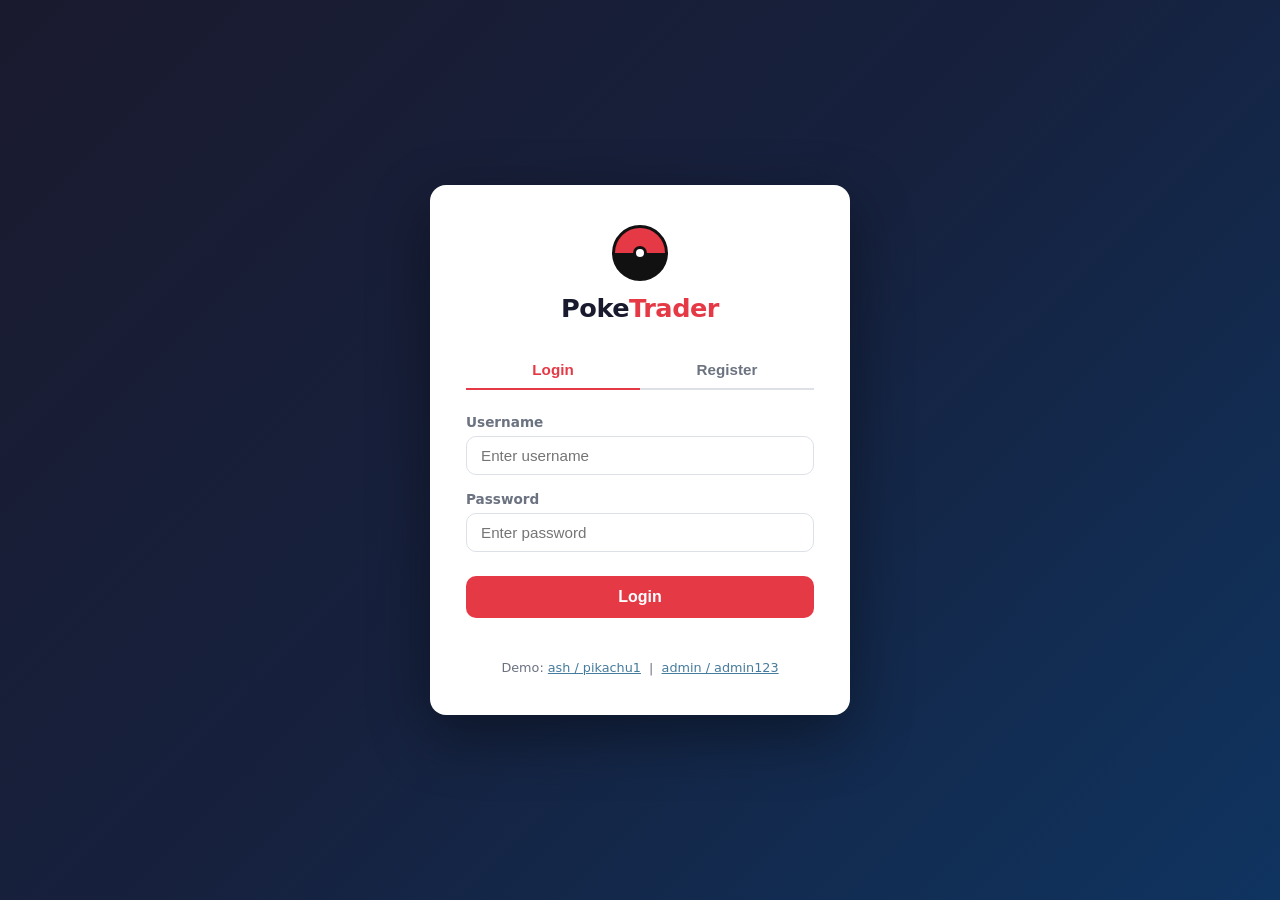
==== frontend/dashboard.html @ fb7bc0c5 "Adding simple frontend with demo login and data display functionality" ====
<!DOCTYPE html>
<html lang="en">
<head>
  <meta charset="UTF-8">
  <meta name="viewport" content="width=device-width, initial-scale=1.0">
  <title>PokeTrader — Dashboard</title>
  <link rel="stylesheet" href="style.css">
</head>
<body>

<div class="app">
  <!-- SIDEBAR -->
  <nav class="sidebar">
    <div class="sidebar-logo">
      <div class="ball-sm"></div>
      <span>PokeTrader</span>
    </div>

    <div class="nav-item active" data-page="cards" onclick="navigate('cards')">
      <span class="icon">🃏</span> Card Browser
    </div>
    <div class="nav-item" data-page="collection" onclick="navigate('collection')">
      <span class="icon">📦</span> My Collection
    </div>
    <div class="nav-item" data-page="trades" onclick="navigate('trades')">
      <span class="icon">🔄</span> Trades
      <span id="trade-badge" class="hidden" style="margin-left:auto;background:var(--accent);color:#fff;border-radius:10px;padding:1px 7px;font-size:.72rem;font-weight:700;"></span>
    </div>
    <div class="nav-item" data-page="profile" onclick="navigate('profile')">
      <span class="icon">👤</span> Profile
    </div>

    <div class="sidebar-user">
      <div class="avatar" id="sidebar-avatar"></div>
      <div class="sidebar-user-info">
        <div class="name" id="sidebar-name"></div>
        <div class="role" id="sidebar-role"></div>
      </div>
      <button class="logout-btn" title="Logout" onclick="logout()">⏻</button>
    </div>
  </nav>

  <!-- MAIN CONTENT -->
  <main class="main">

    <!-- ── CARDS PAGE ── -->
    <div class="page active" id="page-cards">
      <div class="page-header">
        <h2>Card Browser</h2>
        <p>Browse all 102 Base Set cards. Click a card to see details.</p>
      </div>

      <div class="filter-bar">
        <input class="search-input" type="text" id="card-search" placeholder="Search cards…" oninput="renderCards()">
        <div class="type-filter" id="type-filter"></div>
      </div>
      <div class="results-count" id="results-count"></div>
      <div class="cards-grid" id="cards-grid"></div>
    </div>

    <!-- ── COLLECTION PAGE ── -->
    <div class="page" id="page-collection">
      <div class="page-header">
        <h2>My Collection</h2>
        <p>Cards you've added from the browser. Reflects the <code>user_card</code> table.</p>
      </div>

      <div class="stats-row" id="col-stats"></div>

      <div class="filter-bar">
        <input class="search-input" type="text" id="col-search" placeholder="Search collection…" oninput="renderCollection()">
      </div>
      <div class="cards-grid" id="collection-grid"></div>
    </div>

    <!-- ── TRADES PAGE ── -->
    <div class="page" id="page-trades">
      <div class="page-header">
        <h2>Trades</h2>
        <p>Incoming and outgoing trade requests. Reflects the <code>trade</code> table.</p>
      </div>
      <div class="trade-list" id="trade-list"></div>
    </div>

    <!-- ── PROFILE PAGE ── -->
    <div class="page" id="page-profile">
      <div class="page-header">
        <h2>Profile</h2>
        <p>Your account details from the <code>user</code> table.</p>
      </div>
      <div id="profile-content"></div>
    </div>

  </main>
</div>

<!-- CARD DETAIL MODAL -->
<div class="modal-overlay" id="modal-overlay" onclick="closeModal(event)">
  <div class="modal" id="card-modal">
    <button class="close-btn" onclick="closeModalDirect()">✕</button>
    <h3 id="modal-title"></h3>
    <div class="modal-body" id="modal-body"></div>
  </div>
</div>

<!-- TOAST CONTAINER -->
<div class="toast-container" id="toast-container"></div>

<script src="data.js"></script>
<script>
// ── AUTH GUARD ──────────────────────────────────────────────────────────────
const user = JSON.parse(sessionStorage.getItem('pt_user') || 'null');
if (!user) { window.location.href = 'index.html'; }

// ── STATE ───────────────────────────────────────────────────────────────────
let activeType = 'All';
let collection = JSON.parse(localStorage.getItem(`pt_collection_${user.id}`) || '[]'); // array of cardIds
let trades = [...MOCK_TRADES];

// ── INIT ────────────────────────────────────────────────────────────────────
function init() {
  document.getElementById('sidebar-avatar').textContent = user.firstName[0].toUpperCase();
  document.getElementById('sidebar-name').textContent   = `${user.firstName} ${user.lastName}`;
  document.getElementById('sidebar-role').textContent   = user.role;

  buildTypeFilter();
  renderCards();
  updateTradeBadge();
}

// ── NAVIGATION ───────────────────────────────────────────────────────────────
function navigate(page) {
  document.querySelectorAll('.page').forEach(p => p.classList.remove('active'));
  document.querySelectorAll('.nav-item').forEach(n => n.classList.remove('active'));
  document.getElementById(`page-${page}`).classList.add('active');
  document.querySelector(`[data-page="${page}"]`).classList.add('active');

  if (page === 'collection') renderCollection();
  if (page === 'trades')     renderTrades();
  if (page === 'profile')    renderProfile();
}

// ── TYPE FILTER ──────────────────────────────────────────────────────────────
function buildTypeFilter() {
  const types = ['All','Fire','Water','Grass','Psychic','Lightning','Fighting','Colorless','Trainer','Energy'];
  const el = document.getElementById('type-filter');
  el.innerHTML = types.map(t =>
    `<span class="type-chip ${t === 'All' ? 'active' : ''}" data-type="${t}" onclick="setType('${t}')">${t}</span>`
  ).join('');
}

function setType(t) {
  activeType = t;
  document.querySelectorAll('.type-chip').forEach(c => c.classList.toggle('active', c.dataset.type === t));
  renderCards();
}

// ── CARDS PAGE ───────────────────────────────────────────────────────────────
function renderCards() {
  const q = document.getElementById('card-search').value.toLowerCase();
  const filtered = CARDS.filter(c => {
    const typeMatch = activeType === 'All' || c.type === activeType;
    const nameMatch = !q || c.name.toLowerCase().includes(q);
    return typeMatch && nameMatch;
  });

  document.getElementById('results-count').textContent = `${filtered.length} card${filtered.length !== 1 ? 's' : ''} found`;
  document.getElementById('cards-grid').innerHTML = filtered.map(c => cardTileHTML(c, false)).join('');
}

function cardTileHTML(c, inColView) {
  const inCol = collection.includes(c.id);
  const color = TYPE_COLORS[c.type] || '#888';
  const emoji = TYPE_EMOJI[c.type] || '🃏';
  const isHolo = c.rarity === 'holo';
  const bg = `background: linear-gradient(135deg, ${color}22, ${color}11);`;

  const btn = inColView
    ? `<button class="rem-btn" onclick="removeFromCollection(${c.id},event)">− Remove</button>`
    : inCol
      ? `<button class="rem-btn" onclick="removeFromCollection(${c.id},event)">✓ In Collection</button>`
      : `<button class="add-btn" onclick="addToCollection(${c.id},event)">+ Add to Collection</button>`;

  return `
  <div class="card-tile ${inCol ? 'in-collection' : ''}" onclick="openModal(${c.id})">
    ${isHolo ? '<span class="holo-badge">HOLO</span>' : ''}
    <div class="card-art" style="${bg}">${emoji}</div>
    <div class="card-name">${c.name}</div>
    <div class="card-meta">
      ${c.hp ? `<span class="hp-badge">HP <strong>${c.hp}</strong></span>` : '<span></span>'}
      <span class="type-badge" style="background:${color}">${c.type}</span>
    </div>
    <div class="card-set">${c.set} Set · ${capitalize(c.rarity)}</div>
    ${btn}
  </div>`;
}

// ── COLLECTION ───────────────────────────────────────────────────────────────
function renderCollection() {
  const colCards = CARDS.filter(c => collection.includes(c.id));
  const q = document.getElementById('col-search').value.toLowerCase();
  const filtered = q ? colCards.filter(c => c.name.toLowerCase().includes(q)) : colCards;

  // Stats
  const typeCounts = {};
  colCards.forEach(c => { typeCounts[c.type] = (typeCounts[c.type] || 0) + 1; });
  const topType = Object.entries(typeCounts).sort((a,b) => b[1]-a[1])[0];

  document.getElementById('col-stats').innerHTML = `
    <div class="stat-card"><div class="stat-val">${colCards.length}</div><div class="stat-lbl">Cards</div></div>
    <div class="stat-card"><div class="stat-val">${Object.keys(typeCounts).length}</div><div class="stat-lbl">Types</div></div>
    <div class="stat-card"><div class="stat-val">${colCards.filter(c=>c.rarity==='holo').length}</div><div class="stat-lbl">Holos</div></div>
    ${topType ? `<div class="stat-card"><div class="stat-val" style="font-size:1.1rem">${topType[0]}</div><div class="stat-lbl">Top Type (${topType[1]})</div></div>` : ''}
  `;

  if (filtered.length === 0) {
    document.getElementById('collection-grid').innerHTML = `
      <div class="empty-state" style="grid-column:1/-1">
        <div class="icon">📦</div>
        <p>${colCards.length === 0 ? 'No cards yet — add some from the Card Browser.' : 'No cards match your search.'}</p>
      </div>`;
    return;
  }
  document.getElementById('collection-grid').innerHTML = filtered.map(c => cardTileHTML(c, true)).join('');
}

// ── TRADES ───────────────────────────────────────────────────────────────────
function renderTrades() {
  const myTrades = trades.filter(t => t.initiator === user.username || t.receiver === user.username);

  if (myTrades.length === 0) {
    document.getElementById('trade-list').innerHTML = `<div class="empty-state"><div class="icon">🔄</div><p>No trades yet.</p></div>`;
    return;
  }

  document.getElementById('trade-list').innerHTML = myTrades.map(t => {
    const initCard = CARDS.find(c => c.id === t.initiatorCard);
    const recvCard = CARDS.find(c => c.id === t.receiverCard);
    const isIncoming = t.receiver === user.username && t.status === 'Request';
    const actions = isIncoming
      ? `<div class="trade-actions">
           <button class="btn-accept" onclick="respondTrade(${t.tradeId},'Accepted')">Accept</button>
           <button class="btn-deny"   onclick="respondTrade(${t.tradeId},'Denied')">Deny</button>
         </div>`
      : `<div class="trade-actions"><span class="status-pill status-${t.status}">${t.status}</span></div>`;

    return `
    <div class="trade-card" id="trade-${t.tradeId}">
      <div class="trade-side">
        <div class="who">${t.initiator} offers</div>
        <div class="what">${initCard ? initCard.name : '?'}</div>
      </div>
      <div class="trade-arrow">⇄</div>
      <div class="trade-side">
        <div class="who">${t.receiver} gives</div>
        <div class="what">${recvCard ? recvCard.name : '?'}</div>
      </div>
      <div style="flex:1;font-size:.78rem;color:var(--text-muted);text-align:right">${t.time}</div>
      ${actions}
    </div>`;
  }).join('');
}

function respondTrade(id, status) {
  const t = trades.find(x => x.tradeId === id);
  if (t) { t.status = status; renderTrades(); updateTradeBadge(); toast(`Trade ${status.toLowerCase()}.`); }
}

function updateTradeBadge() {
  const pending = trades.filter(t => t.receiver === user.username && t.status === 'Request').length;
  const badge = document.getElementById('trade-badge');
  if (pending > 0) { badge.textContent = pending; badge.classList.remove('hidden'); }
  else { badge.classList.add('hidden'); }
}

// ── PROFILE ──────────────────────────────────────────────────────────────────
function renderProfile() {
  document.getElementById('profile-content').innerHTML = `
    <div style="background:var(--surface);border:1.5px solid var(--border);border-radius:var(--radius);padding:24px;max-width:440px">
      <div style="display:flex;align-items:center;gap:16px;margin-bottom:20px">
        <div class="avatar" style="width:56px;height:56px;font-size:1.4rem">${user.firstName[0]}</div>
        <div>
          <div style="font-size:1.2rem;font-weight:800">${user.firstName} ${user.lastName}</div>
          <div style="color:var(--text-muted);font-size:.85rem">@${user.username}</div>
        </div>
      </div>
      <div class="modal-detail"><span class="lbl">User ID</span><span>#${user.id}</span></div>
      <div class="modal-detail"><span class="lbl">Role</span><span>${user.role}</span></div>
      <div class="modal-detail"><span class="lbl">Collection</span><span>${collection.length} card${collection.length !== 1 ? 's' : ''}</span></div>
      <div class="modal-detail"><span class="lbl">Pending Trades</span><span>${trades.filter(t=>t.receiver===user.username&&t.status==='Request').length}</span></div>
      <div style="margin-top:16px;padding-top:16px;border-top:1px solid var(--border);font-size:.8rem;color:var(--text-muted)">
        Note: Password is stored as a hash + salt in the <code>user</code> table (PasswordHash, PasswordSalt columns).
      </div>
    </div>`;
}

// ── COLLECTION ACTIONS ───────────────────────────────────────────────────────
function addToCollection(id, e) {
  e.stopPropagation();
  if (!collection.includes(id)) {
    collection.push(id);
    saveCollection();
    const card = CARDS.find(c => c.id === id);
    toast(`Added ${card.name} to collection.`);
    renderCards();
  }
}

function removeFromCollection(id, e) {
  e.stopPropagation();
  collection = collection.filter(x => x !== id);
  saveCollection();
  const card = CARDS.find(c => c.id === id);
  toast(`Removed ${card.name} from collection.`);
  const activePage = document.querySelector('.page.active').id;
  if (activePage === 'page-collection') renderCollection();
  else renderCards();
}

function saveCollection() {
  localStorage.setItem(`pt_collection_${user.id}`, JSON.stringify(collection));
}

// ── CARD DETAIL MODAL ────────────────────────────────────────────────────────
function openModal(id) {
  const c = CARDS.find(x => x.id === id);
  if (!c) return;
  const color = TYPE_COLORS[c.type] || '#888';
  const emoji = TYPE_EMOJI[c.type] || '🃏';
  const moves = MOVES_SAMPLE.filter(m => m.element === c.type).slice(0, 2);

  document.getElementById('modal-title').textContent = c.name;
  document.getElementById('modal-body').innerHTML = `
    <div style="text-align:center;font-size:3.5rem;margin-bottom:12px;background:linear-gradient(135deg,${color}22,${color}11);border-radius:10px;padding:14px">${emoji}</div>
    <div class="modal-detail"><span class="lbl">Card ID</span><span>#${c.id}</span></div>
    <div class="modal-detail"><span class="lbl">Type</span><span><span class="type-badge" style="background:${color}">${c.type}</span></span></div>
    ${c.hp ? `<div class="modal-detail"><span class="lbl">HP</span><span>${c.hp}</span></div>` : ''}
    <div class="modal-detail"><span class="lbl">Set</span><span>${c.set}</span></div>
    <div class="modal-detail"><span class="lbl">Rarity</span><span>${capitalize(c.rarity)}${c.rarity==='holo'?' ⭐':''}</span></div>
    <div class="modal-detail"><span class="lbl">In Collection</span><span>${collection.includes(c.id) ? '✅ Yes' : '—'}</span></div>
    ${moves.length ? `
    <div style="margin-top:14px;padding-top:12px;border-top:1px solid var(--border)">
      <strong style="font-size:.85rem">Sample Moves</strong>
      ${moves.map(m=>`<div style="margin-top:8px;font-size:.83rem"><strong>${m.name}</strong>${m.damage?` — ${m.damage} dmg`:''}${m.desc?`<br><span style="color:var(--text-muted)">${m.desc}</span>`:''}</div>`).join('')}
    </div>` : ''}
  `;
  document.getElementById('modal-overlay').classList.add('open');
}

function closeModal(e) {
  if (e.target === document.getElementById('modal-overlay')) closeModalDirect();
}
function closeModalDirect() {
  document.getElementById('modal-overlay').classList.remove('open');
}

// ── MISC HELPERS ─────────────────────────────────────────────────────────────
function capitalize(s) { return s ? s[0].toUpperCase() + s.slice(1) : ''; }

function toast(msg) {
  const el = document.createElement('div');
  el.className = 'toast';
  el.textContent = msg;
  document.getElementById('toast-container').appendChild(el);
  setTimeout(() => el.remove(), 2800);
}

function logout() {
  sessionStorage.removeItem('pt_user');
  window.location.href = 'index.html';
}

// ── KEYBOARD ──────────────────────────────────────────────────────────────────
document.addEventListener('keydown', e => {
  if (e.key === 'Escape') closeModalDirect();
});

init();
</script>
</body>
</html>
---- frontend/style.css ----
*, *::before, *::after { box-sizing: border-box; margin: 0; padding: 0; }

:root {
  --fire:       #e8623a;
  --water:      #4a90d9;
  --grass:      #5aad50;
  --psychic:    #d95f8e;
  --lightning:  #e8c437;
  --fighting:   #b84040;
  --colorless:  #8a8a8a;
  --trainer:    #7b5ea7;
  --energy:     #4aa88a;

  --bg:         #f0f2f5;
  --surface:    #ffffff;
  --border:     #dde1e7;
  --text:       #1a1a2e;
  --text-muted: #6b7280;
  --accent:     #e63946;
  --accent2:    #457b9d;
  --sidebar-w:  220px;
  --radius:     10px;
}

body { font-family: 'Segoe UI', system-ui, sans-serif; background: var(--bg); color: var(--text); min-height: 100vh; }

/* ── AUTH PAGE ──────────────────────────────── */
.auth-page {
  min-height: 100vh;
  display: flex;
  align-items: center;
  justify-content: center;
  background: linear-gradient(135deg, #1a1a2e 0%, #16213e 50%, #0f3460 100%);
}

.auth-card {
  background: var(--surface);
  border-radius: 16px;
  padding: 40px 36px;
  width: 100%;
  max-width: 420px;
  box-shadow: 0 20px 60px rgba(0,0,0,.4);
}

.auth-logo {
  text-align: center;
  margin-bottom: 28px;
}
.auth-logo .ball {
  width: 56px; height: 56px;
  border-radius: 50%;
  background: linear-gradient(to bottom, var(--accent) 50%, #111 50%);
  border: 3px solid #111;
  margin: 0 auto 12px;
  position: relative;
}
.auth-logo .ball::after {
  content: '';
  position: absolute;
  width: 14px; height: 14px;
  background: #fff;
  border: 3px solid #111;
  border-radius: 50%;
  top: 50%; left: 50%;
  transform: translate(-50%, -50%);
}
.auth-logo h1 { font-size: 1.6rem; font-weight: 800; letter-spacing: -.5px; }
.auth-logo h1 span { color: var(--accent); }

.tab-row {
  display: flex;
  border-bottom: 2px solid var(--border);
  margin-bottom: 24px;
}
.tab-btn {
  flex: 1; padding: 10px; border: none; background: none; cursor: pointer;
  font-size: .95rem; font-weight: 600; color: var(--text-muted);
  transition: color .2s;
}
.tab-btn.active { color: var(--accent); border-bottom: 2px solid var(--accent); margin-bottom: -2px; }

.form-group { margin-bottom: 16px; }
.form-group label { display: block; font-size: .85rem; font-weight: 600; margin-bottom: 6px; color: var(--text-muted); }
.form-group input {
  width: 100%; padding: 10px 14px;
  border: 1.5px solid var(--border); border-radius: var(--radius);
  font-size: .95rem; outline: none; transition: border-color .2s;
}
.form-group input:focus { border-color: var(--accent2); }
.form-group.half-row { display: flex; gap: 12px; }
.form-group.half-row .form-group { flex: 1; margin-bottom: 0; }

.btn-primary {
  width: 100%; padding: 12px;
  background: var(--accent); color: #fff;
  border: none; border-radius: var(--radius);
  font-size: 1rem; font-weight: 700; cursor: pointer;
  transition: background .2s, transform .1s;
  margin-top: 8px;
}
.btn-primary:hover { background: #c0202d; }
.btn-primary:active { transform: scale(.98); }

.error-msg { color: var(--accent); font-size: .83rem; margin-top: 10px; text-align: center; min-height: 18px; }
.demo-hint { font-size: .8rem; color: var(--text-muted); text-align: center; margin-top: 14px; }
.demo-hint a { color: var(--accent2); cursor: pointer; text-decoration: underline; }

/* ── DASHBOARD LAYOUT ───────────────────────── */
.app { display: flex; min-height: 100vh; }

.sidebar {
  width: var(--sidebar-w);
  background: #1a1a2e;
  color: #c9d1d9;
  display: flex;
  flex-direction: column;
  position: fixed;
  top: 0; left: 0; bottom: 0;
  z-index: 100;
}
.sidebar-logo {
  padding: 20px 18px;
  border-bottom: 1px solid #2d2d4e;
  display: flex; align-items: center; gap: 10px;
}
.sidebar-logo .ball-sm {
  width: 28px; height: 28px; border-radius: 50%;
  background: linear-gradient(to bottom, var(--accent) 50%, #555 50%);
  border: 2px solid #888; flex-shrink: 0;
  position: relative;
}
.sidebar-logo .ball-sm::after {
  content: ''; position: absolute;
  width: 7px; height: 7px; background: #fff;
  border: 2px solid #888; border-radius: 50%;
  top: 50%; left: 50%; transform: translate(-50%, -50%);
}
.sidebar-logo span { font-weight: 800; font-size: 1.05rem; color: #fff; }

.nav-item {
  display: flex; align-items: center; gap: 10px;
  padding: 12px 18px; cursor: pointer;
  font-size: .9rem; font-weight: 500;
  transition: background .15s, color .15s;
  border-left: 3px solid transparent;
}
.nav-item:hover { background: rgba(255,255,255,.06); }
.nav-item.active { background: rgba(230,57,70,.15); color: #fff; border-left-color: var(--accent); }
.nav-item .icon { font-size: 1.1rem; }

.sidebar-user {
  margin-top: auto;
  padding: 14px 18px;
  border-top: 1px solid #2d2d4e;
  display: flex; align-items: center; gap: 10px;
}
.avatar {
  width: 34px; height: 34px; border-radius: 50%;
  background: var(--accent2); color: #fff;
  display: flex; align-items: center; justify-content: center;
  font-weight: 700; font-size: .9rem; flex-shrink: 0;
}
.sidebar-user-info { flex: 1; overflow: hidden; }
.sidebar-user-info .name { font-size: .88rem; font-weight: 600; color: #fff; white-space: nowrap; overflow: hidden; text-overflow: ellipsis; }
.sidebar-user-info .role { font-size: .75rem; color: #8b8fa8; }
.logout-btn { background: none; border: none; color: #8b8fa8; cursor: pointer; font-size: 1.1rem; padding: 4px; transition: color .2s; }
.logout-btn:hover { color: var(--accent); }

.main { margin-left: var(--sidebar-w); flex: 1; padding: 28px 32px; }

.page-header { margin-bottom: 24px; }
.page-header h2 { font-size: 1.5rem; font-weight: 800; }
.page-header p { color: var(--text-muted); font-size: .9rem; margin-top: 4px; }

/* ── CARDS & FILTERS ────────────────────────── */
.filter-bar {
  display: flex; flex-wrap: wrap; gap: 10px; align-items: center;
  margin-bottom: 20px;
}
.search-input {
  padding: 8px 14px; border: 1.5px solid var(--border);
  border-radius: 8px; font-size: .9rem; outline: none;
  min-width: 220px; transition: border-color .2s;
}
.search-input:focus { border-color: var(--accent2); }

.type-filter { display: flex; flex-wrap: wrap; gap: 6px; }
.type-chip {
  padding: 4px 12px; border-radius: 20px; border: 1.5px solid;
  font-size: .78rem; font-weight: 700; cursor: pointer;
  transition: opacity .2s, transform .1s;
  text-transform: uppercase; letter-spacing: .3px;
}
.type-chip:hover { opacity: .8; }
.type-chip.active { color: #fff !important; }
.type-chip[data-type="All"]     { border-color: var(--text); color: var(--text); }
.type-chip[data-type="All"].active { background: var(--text); }
.type-chip[data-type="Fire"]    { border-color: var(--fire);      color: var(--fire);      }
.type-chip[data-type="Fire"].active    { background: var(--fire);      }
.type-chip[data-type="Water"]   { border-color: var(--water);     color: var(--water);     }
.type-chip[data-type="Water"].active   { background: var(--water);     }
.type-chip[data-type="Grass"]   { border-color: var(--grass);     color: var(--grass);     }
.type-chip[data-type="Grass"].active   { background: var(--grass);     }
.type-chip[data-type="Psychic"] { border-color: var(--psychic);   color: var(--psychic);   }
.type-chip[data-type="Psychic"].active { background: var(--psychic);   }
.type-chip[data-type="Lightning"]{ border-color: var(--lightning); color: var(--lightning); }
.type-chip[data-type="Lightning"].active{ background: var(--lightning); }
.type-chip[data-type="Fighting"]{ border-color: var(--fighting);  color: var(--fighting);  }
.type-chip[data-type="Fighting"].active{ background: var(--fighting);  }
.type-chip[data-type="Colorless"]{ border-color: var(--colorless); color: var(--colorless); }
.type-chip[data-type="Colorless"].active{ background: var(--colorless); }
.type-chip[data-type="Trainer"] { border-color: var(--trainer);   color: var(--trainer);   }
.type-chip[data-type="Trainer"].active { background: var(--trainer);   }
.type-chip[data-type="Energy"]  { border-color: var(--energy);    color: var(--energy);    }
.type-chip[data-type="Energy"].active  { background: var(--energy);    }

.results-count { font-size: .83rem; color: var(--text-muted); margin-bottom: 14px; }

.cards-grid {
  display: grid;
  grid-template-columns: repeat(auto-fill, minmax(170px, 1fr));
  gap: 14px;
}

.card-tile {
  background: var(--surface);
  border-radius: 12px;
  padding: 16px 14px;
  border: 1.5px solid var(--border);
  cursor: pointer;
  transition: transform .15s, box-shadow .15s, border-color .15s;
  position: relative;
  overflow: hidden;
}
.card-tile:hover { transform: translateY(-3px); box-shadow: 0 8px 24px rgba(0,0,0,.1); }
.card-tile.in-collection { border-color: var(--grass); }
.card-tile .holo-badge {
  position: absolute; top: 8px; right: 8px;
  background: linear-gradient(135deg, gold, #e63946);
  color: #fff; font-size: .65rem; font-weight: 800;
  padding: 2px 6px; border-radius: 4px; letter-spacing: .3px;
}

.card-art {
  height: 80px;
  border-radius: 8px;
  margin-bottom: 10px;
  display: flex; align-items: center; justify-content: center;
  font-size: 2.2rem;
}
.card-name { font-weight: 700; font-size: .9rem; margin-bottom: 6px; line-height: 1.2; }
.card-meta { display: flex; align-items: center; justify-content: space-between; margin-bottom: 6px; }
.hp-badge { font-size: .75rem; font-weight: 700; color: var(--text-muted); }
.hp-badge strong { color: var(--accent); }
.type-badge {
  font-size: .7rem; font-weight: 700;
  padding: 2px 8px; border-radius: 10px;
  color: #fff; text-transform: uppercase; letter-spacing: .3px;
}
.card-set { font-size: .72rem; color: var(--text-muted); }
.add-btn, .rem-btn {
  margin-top: 10px; width: 100%; padding: 6px;
  border-radius: 6px; border: none; font-size: .8rem; font-weight: 700;
  cursor: pointer; transition: background .15s;
}
.add-btn { background: #edf7ed; color: var(--grass); }
.add-btn:hover { background: var(--grass); color: #fff; }
.rem-btn { background: #fdecea; color: var(--accent); }
.rem-btn:hover { background: var(--accent); color: #fff; }

/* ── COLLECTION VIEW ────────────────────────── */
.collection-header {
  display: flex; align-items: center; justify-content: space-between;
  margin-bottom: 20px; flex-wrap: wrap; gap: 10px;
}
.collection-name { font-size: 1.1rem; font-weight: 700; }
.stats-row { display: flex; gap: 16px; flex-wrap: wrap; margin-bottom: 20px; }
.stat-card {
  background: var(--surface); border: 1.5px solid var(--border);
  border-radius: var(--radius); padding: 14px 18px; min-width: 120px;
}
.stat-card .stat-val { font-size: 1.8rem; font-weight: 800; }
.stat-card .stat-lbl { font-size: .78rem; color: var(--text-muted); margin-top: 2px; }

/* ── TRADES VIEW ────────────────────────────── */
.trade-list { display: flex; flex-direction: column; gap: 12px; }
.trade-card {
  background: var(--surface); border: 1.5px solid var(--border);
  border-radius: var(--radius); padding: 16px 20px;
  display: flex; align-items: center; gap: 16px; flex-wrap: wrap;
}
.trade-arrow { font-size: 1.4rem; color: var(--text-muted); }
.trade-side { display: flex; flex-direction: column; gap: 3px; }
.trade-side .who { font-size: .78rem; color: var(--text-muted); }
.trade-side .what { font-weight: 700; font-size: .9rem; }
.trade-actions { margin-left: auto; display: flex; gap: 8px; }
.btn-accept, .btn-deny {
  padding: 6px 14px; border-radius: 6px; border: none;
  font-size: .82rem; font-weight: 700; cursor: pointer; transition: background .15s;
}
.btn-accept { background: #edf7ed; color: var(--grass); }
.btn-accept:hover { background: var(--grass); color: #fff; }
.btn-deny { background: #fdecea; color: var(--accent); }
.btn-deny:hover { background: var(--accent); color: #fff; }
.status-pill {
  padding: 3px 10px; border-radius: 10px;
  font-size: .75rem; font-weight: 700;
}
.status-Request  { background: #fff3cd; color: #856404; }
.status-Accepted { background: #d1e7dd; color: #0f5132; }
.status-Denied   { background: #f8d7da; color: #842029; }
.status-Blocked  { background: #e2e3e5; color: #41464b; }

/* ── MODAL ──────────────────────────────────── */
.modal-overlay {
  position: fixed; inset: 0;
  background: rgba(0,0,0,.5); z-index: 200;
  display: flex; align-items: center; justify-content: center;
  opacity: 0; pointer-events: none; transition: opacity .2s;
}
.modal-overlay.open { opacity: 1; pointer-events: all; }
.modal {
  background: var(--surface); border-radius: 16px;
  padding: 28px 28px; max-width: 420px; width: 100%;
  box-shadow: 0 20px 60px rgba(0,0,0,.3);
  transform: scale(.95); transition: transform .2s;
}
.modal-overlay.open .modal { transform: scale(1); }
.modal h3 { font-size: 1.2rem; margin-bottom: 16px; }
.modal .close-btn { float: right; background: none; border: none; font-size: 1.3rem; cursor: pointer; color: var(--text-muted); margin-top: -4px; }
.modal-body { font-size: .9rem; line-height: 1.6; }
.modal-detail { display: flex; gap: 8px; margin-bottom: 6px; }
.modal-detail .lbl { font-weight: 600; min-width: 90px; color: var(--text-muted); }

/* ── EMPTY STATE ────────────────────────────── */
.empty-state { text-align: center; padding: 60px 20px; color: var(--text-muted); }
.empty-state .icon { font-size: 3rem; margin-bottom: 12px; }
.empty-state p { font-size: 1rem; }

/* ── TOAST ──────────────────────────────────── */
.toast-container { position: fixed; bottom: 24px; right: 24px; z-index: 300; display: flex; flex-direction: column; gap: 8px; }
.toast {
  background: #1a1a2e; color: #fff;
  padding: 10px 18px; border-radius: 8px;
  font-size: .88rem; box-shadow: 0 4px 14px rgba(0,0,0,.3);
  animation: slideIn .25s ease;
}
@keyframes slideIn { from { transform: translateX(40px); opacity: 0; } to { transform: translateX(0); opacity: 1; } }

/* ── HIDDEN ─────────────────────────────────── */
.hidden { display: none !important; }
.page { display: none; }
.page.active { display: block; }
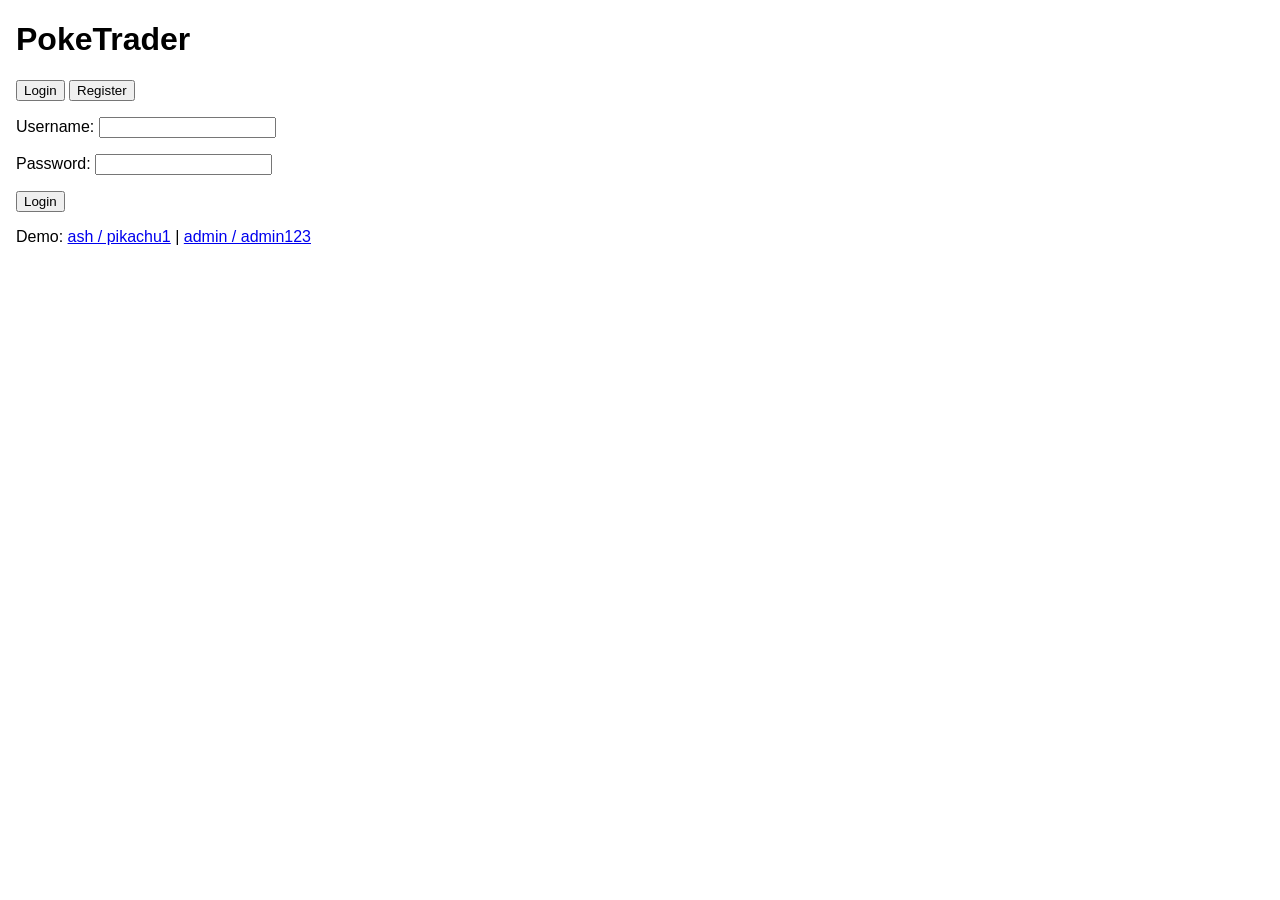
==== commit 90f5ef78: "Adding frontend using existing sql data and appropriately constructed frontend" ====
--- a/frontend/dashboard.html
+++ b/frontend/dashboard.html
@@ -2,348 +2,297 @@
 <html lang="en">
 <head>
   <meta charset="UTF-8">
-  <meta name="viewport" content="width=device-width, initial-scale=1.0">
   <title>PokeTrader — Dashboard</title>
   <link rel="stylesheet" href="style.css">
 </head>
 <body>
 
-<div class="app">
-  <!-- SIDEBAR -->
-  <nav class="sidebar">
-    <div class="sidebar-logo">
-      <div class="ball-sm"></div>
-      <span>PokeTrader</span>
-    </div>
-
-    <div class="nav-item active" data-page="cards" onclick="navigate('cards')">
-      <span class="icon">🃏</span> Card Browser
-    </div>
-    <div class="nav-item" data-page="collection" onclick="navigate('collection')">
-      <span class="icon">📦</span> My Collection
-    </div>
-    <div class="nav-item" data-page="trades" onclick="navigate('trades')">
-      <span class="icon">🔄</span> Trades
-      <span id="trade-badge" class="hidden" style="margin-left:auto;background:var(--accent);color:#fff;border-radius:10px;padding:1px 7px;font-size:.72rem;font-weight:700;"></span>
-    </div>
-    <div class="nav-item" data-page="profile" onclick="navigate('profile')">
-      <span class="icon">👤</span> Profile
-    </div>
-
-    <div class="sidebar-user">
-      <div class="avatar" id="sidebar-avatar"></div>
-      <div class="sidebar-user-info">
-        <div class="name" id="sidebar-name"></div>
-        <div class="role" id="sidebar-role"></div>
-      </div>
-      <button class="logout-btn" title="Logout" onclick="logout()">⏻</button>
-    </div>
-  </nav>
-
-  <!-- MAIN CONTENT -->
-  <main class="main">
-
-    <!-- ── CARDS PAGE ── -->
-    <div class="page active" id="page-cards">
-      <div class="page-header">
-        <h2>Card Browser</h2>
-        <p>Browse all 102 Base Set cards. Click a card to see details.</p>
-      </div>
-
-      <div class="filter-bar">
-        <input class="search-input" type="text" id="card-search" placeholder="Search cards…" oninput="renderCards()">
-        <div class="type-filter" id="type-filter"></div>
-      </div>
-      <div class="results-count" id="results-count"></div>
-      <div class="cards-grid" id="cards-grid"></div>
-    </div>
-
-    <!-- ── COLLECTION PAGE ── -->
-    <div class="page" id="page-collection">
-      <div class="page-header">
-        <h2>My Collection</h2>
-        <p>Cards you've added from the browser. Reflects the <code>user_card</code> table.</p>
-      </div>
-
-      <div class="stats-row" id="col-stats"></div>
-
-      <div class="filter-bar">
-        <input class="search-input" type="text" id="col-search" placeholder="Search collection…" oninput="renderCollection()">
-      </div>
-      <div class="cards-grid" id="collection-grid"></div>
-    </div>
-
-    <!-- ── TRADES PAGE ── -->
-    <div class="page" id="page-trades">
-      <div class="page-header">
-        <h2>Trades</h2>
-        <p>Incoming and outgoing trade requests. Reflects the <code>trade</code> table.</p>
-      </div>
-      <div class="trade-list" id="trade-list"></div>
-    </div>
-
-    <!-- ── PROFILE PAGE ── -->
-    <div class="page" id="page-profile">
-      <div class="page-header">
-        <h2>Profile</h2>
-        <p>Your account details from the <code>user</code> table.</p>
-      </div>
-      <div id="profile-content"></div>
-    </div>
-
-  </main>
+<h1>PokeTrader</h1>
+
+<nav>
+  <a href="#" onclick="navigate('cards')">Card Browser</a>
+  <a href="#" onclick="navigate('collection')">My Collection</a>
+  <a href="#" onclick="navigate('trades')">Trades</a>
+  <a href="#" onclick="navigate('profile')">Profile</a>
+  <a href="#" onclick="logout()">Logout</a>
+  <span id="sidebar-name"></span>
+</nav>
+
+<hr>
+
+<!-- CARDS PAGE -->
+<div id="page-cards">
+  <h2>Card Browser</h2>
+  <p>
+    Search: <input type="text" id="card-search" oninput="renderCards()">
+    &nbsp; Type: <select id="type-filter" onchange="renderCards()">
+      <option>All</option>
+      <option>Fire</option><option>Water</option><option>Grass</option>
+      <option>Psychic</option><option>Lightning</option><option>Fighting</option>
+      <option>Colorless</option><option>Trainer</option><option>Energy</option>
+    </select>
+  </p>
+  <p id="results-count"></p>
+  <table>
+    <thead><tr><th>ID</th><th>Name</th><th>Type</th><th>HP</th><th>Set</th><th>Action</th></tr></thead>
+    <tbody id="cards-tbody"></tbody>
+  </table>
+</div>
+
+<!-- COLLECTION PAGE -->
+<div id="page-collection" class="hidden">
+  <h2>My Collection</h2>
+  <p>Search: <input type="text" id="col-search" oninput="renderCollection()"></p>
+  <p id="col-stats"></p>
+  <table>
+    <thead><tr><th>ID</th><th>Name</th><th>Type</th><th>HP</th><th>Set</th><th>Action</th></tr></thead>
+    <tbody id="collection-tbody"></tbody>
+  </table>
+  <p id="col-empty"></p>
+</div>
+
+<!-- TRADES PAGE -->
+<div id="page-trades" class="hidden">
+  <h2>Trades</h2>
+  <div id="trade-list"></div>
+</div>
+
+<!-- PROFILE PAGE -->
+<div id="page-profile" class="hidden">
+  <h2>Profile</h2>
+  <div id="profile-content"></div>
 </div>
 
 <!-- CARD DETAIL MODAL -->
 <div class="modal-overlay" id="modal-overlay" onclick="closeModal(event)">
-  <div class="modal" id="card-modal">
-    <button class="close-btn" onclick="closeModalDirect()">✕</button>
+  <div class="modal">
+    <button onclick="closeModalDirect()">Close</button>
     <h3 id="modal-title"></h3>
-    <div class="modal-body" id="modal-body"></div>
+    <div id="modal-body"></div>
   </div>
 </div>
 
-<!-- TOAST CONTAINER -->
-<div class="toast-container" id="toast-container"></div>
-
-<script src="data.js"></script>
 <script>
-// ── AUTH GUARD ──────────────────────────────────────────────────────────────
+const CARDS = [
+  {id:1,  name:"Alakazam",       type:"Psychic",   hp:80,  set:"Base"},
+  {id:2,  name:"Blastoise",      type:"Water",     hp:100, set:"Base"},
+  {id:3,  name:"Chansey",        type:"Colorless", hp:120, set:"Base"},
+  {id:4,  name:"Charizard",      type:"Fire",      hp:120, set:"Base"},
+  {id:5,  name:"Clefairy",       type:"Colorless", hp:40,  set:"Base"},
+  {id:6,  name:"Gyarados",       type:"Water",     hp:100, set:"Base"},
+  {id:7,  name:"Hitmonchan",     type:"Fighting",  hp:70,  set:"Base"},
+  {id:8,  name:"Machamp",        type:"Fighting",  hp:100, set:"Base"},
+  {id:9,  name:"Magneton",       type:"Lightning", hp:60,  set:"Base"},
+  {id:10, name:"Mewtwo",         type:"Psychic",   hp:60,  set:"Base"},
+  {id:11, name:"Nidoking",       type:"Grass",     hp:90,  set:"Base"},
+  {id:12, name:"Ninetales",      type:"Fire",      hp:80,  set:"Base"},
+  {id:13, name:"Poliwrath",      type:"Water",     hp:90,  set:"Base"},
+  {id:14, name:"Raichu",         type:"Lightning", hp:80,  set:"Base"},
+  {id:15, name:"Venusaur",       type:"Grass",     hp:100, set:"Base"},
+  {id:16, name:"Zapdos",         type:"Lightning", hp:90,  set:"Base"},
+  {id:17, name:"Beedrill",       type:"Grass",     hp:80,  set:"Base"},
+  {id:18, name:"Dragonair",      type:"Colorless", hp:80,  set:"Base"},
+  {id:19, name:"Dugtrio",        type:"Fighting",  hp:70,  set:"Base"},
+  {id:20, name:"Electabuzz",     type:"Lightning", hp:70,  set:"Base"},
+  {id:21, name:"Electrode",      type:"Lightning", hp:80,  set:"Base"},
+  {id:22, name:"Pidgeotto",      type:"Colorless", hp:60,  set:"Base"},
+  {id:23, name:"Arcanine",       type:"Fire",      hp:100, set:"Base"},
+  {id:24, name:"Charmeleon",     type:"Fire",      hp:80,  set:"Base"},
+  {id:25, name:"Dewgong",        type:"Water",     hp:80,  set:"Base"},
+  {id:26, name:"Dratini",        type:"Colorless", hp:40,  set:"Base"},
+  {id:27, name:"Farfetch'd",     type:"Colorless", hp:50,  set:"Base"},
+  {id:28, name:"Growlithe",      type:"Fire",      hp:60,  set:"Base"},
+  {id:29, name:"Haunter",        type:"Psychic",   hp:60,  set:"Base"},
+  {id:30, name:"Ivysaur",        type:"Grass",     hp:60,  set:"Base"},
+  {id:31, name:"Jynx",           type:"Psychic",   hp:70,  set:"Base"},
+  {id:32, name:"Kadabra",        type:"Psychic",   hp:60,  set:"Base"},
+  {id:33, name:"Kakuna",         type:"Grass",     hp:80,  set:"Base"},
+  {id:34, name:"Machoke",        type:"Fighting",  hp:80,  set:"Base"},
+  {id:35, name:"Magikarp",       type:"Water",     hp:30,  set:"Base"},
+  {id:36, name:"Magmar",         type:"Fire",      hp:50,  set:"Base"},
+  {id:37, name:"Nidorino",       type:"Grass",     hp:60,  set:"Base"},
+  {id:38, name:"Poliwhirl",      type:"Water",     hp:60,  set:"Base"},
+  {id:39, name:"Porygon",        type:"Colorless", hp:30,  set:"Base"},
+  {id:40, name:"Raticate",       type:"Colorless", hp:60,  set:"Base"},
+  {id:41, name:"Seel",           type:"Water",     hp:60,  set:"Base"},
+  {id:42, name:"Wartortle",      type:"Water",     hp:70,  set:"Base"},
+  {id:43, name:"Abra",           type:"Psychic",   hp:30,  set:"Base"},
+  {id:44, name:"Bulbasaur",      type:"Grass",     hp:40,  set:"Base"},
+  {id:45, name:"Caterpie",       type:"Grass",     hp:40,  set:"Base"},
+  {id:46, name:"Charmander",     type:"Fire",      hp:50,  set:"Base"},
+  {id:47, name:"Diglett",        type:"Fighting",  hp:30,  set:"Base"},
+  {id:48, name:"Doduo",          type:"Colorless", hp:50,  set:"Base"},
+  {id:49, name:"Drowzee",        type:"Psychic",   hp:50,  set:"Base"},
+  {id:50, name:"Gastly",         type:"Psychic",   hp:30,  set:"Base"},
+  {id:51, name:"Koffing",        type:"Grass",     hp:50,  set:"Base"},
+  {id:52, name:"Machop",         type:"Fighting",  hp:50,  set:"Base"},
+  {id:53, name:"Magnemite",      type:"Lightning", hp:40,  set:"Base"},
+  {id:54, name:"Metapod",        type:"Grass",     hp:70,  set:"Base"},
+  {id:55, name:"Nidoran M",      type:"Grass",     hp:40,  set:"Base"},
+  {id:56, name:"Onix",           type:"Fighting",  hp:90,  set:"Base"},
+  {id:57, name:"Pidgey",         type:"Colorless", hp:40,  set:"Base"},
+  {id:58, name:"Pikachu",        type:"Lightning", hp:40,  set:"Base"},
+  {id:59, name:"Poliwag",        type:"Water",     hp:40,  set:"Base"},
+  {id:60, name:"Ponyta",         type:"Fire",      hp:40,  set:"Base"},
+  {id:61, name:"Rattata",        type:"Colorless", hp:30,  set:"Base"},
+  {id:62, name:"Sandshrew",      type:"Fighting",  hp:40,  set:"Base"},
+  {id:63, name:"Squirtle",       type:"Water",     hp:40,  set:"Base"},
+  {id:64, name:"Starmie",        type:"Water",     hp:60,  set:"Base"},
+  {id:65, name:"Staryu",         type:"Water",     hp:40,  set:"Base"},
+  {id:66, name:"Tangela",        type:"Grass",     hp:50,  set:"Base"},
+  {id:67, name:"Voltorb",        type:"Lightning", hp:40,  set:"Base"},
+  {id:68, name:"Vulpix",         type:"Fire",      hp:50,  set:"Base"},
+  {id:69, name:"Weedle",         type:"Grass",     hp:40,  set:"Base"},
+  {id:70, name:"Clefairy Doll",          type:"Trainer", hp:null, set:"Base"},
+  {id:71, name:"Computer Search",        type:"Trainer", hp:null, set:"Base"},
+  {id:72, name:"Devolution Spray",       type:"Trainer", hp:null, set:"Base"},
+  {id:73, name:"Impostor Professor Oak", type:"Trainer", hp:null, set:"Base"},
+  {id:74, name:"Item Finder",            type:"Trainer", hp:null, set:"Base"},
+  {id:75, name:"Lass",                   type:"Trainer", hp:null, set:"Base"},
+  {id:76, name:"Pokemon Breeder",        type:"Trainer", hp:null, set:"Base"},
+  {id:77, name:"Pokemon Trader",         type:"Trainer", hp:null, set:"Base"},
+  {id:78, name:"Scoop Up",               type:"Trainer", hp:null, set:"Base"},
+  {id:79, name:"Super Energy Removal",   type:"Trainer", hp:null, set:"Base"},
+  {id:80, name:"Defender",               type:"Trainer", hp:null, set:"Base"},
+  {id:81, name:"Energy Retrieval",       type:"Trainer", hp:null, set:"Base"},
+  {id:82, name:"Full Heal",              type:"Trainer", hp:null, set:"Base"},
+  {id:83, name:"Maintenance",            type:"Trainer", hp:null, set:"Base"},
+  {id:84, name:"PlusPower",              type:"Trainer", hp:null, set:"Base"},
+  {id:85, name:"Pokemon Center",         type:"Trainer", hp:null, set:"Base"},
+  {id:86, name:"Pokemon Flute",          type:"Trainer", hp:null, set:"Base"},
+  {id:87, name:"Pokedex",                type:"Trainer", hp:null, set:"Base"},
+  {id:88, name:"Professor Oak",          type:"Trainer", hp:null, set:"Base"},
+  {id:89, name:"Revive",                 type:"Trainer", hp:null, set:"Base"},
+  {id:90, name:"Super Potion",           type:"Trainer", hp:null, set:"Base"},
+  {id:91, name:"Bill",                   type:"Trainer", hp:null, set:"Base"},
+  {id:92, name:"Energy Removal",         type:"Trainer", hp:null, set:"Base"},
+  {id:93, name:"Gust of Wind",           type:"Trainer", hp:null, set:"Base"},
+  {id:94, name:"Potion",                 type:"Trainer", hp:null, set:"Base"},
+  {id:95, name:"Switch",                 type:"Trainer", hp:null, set:"Base"},
+  {id:96, name:"Double Colorless Energy",type:"Energy",  hp:null, set:"Base"},
+  {id:97, name:"Fighting Energy",        type:"Energy",  hp:null, set:"Base"},
+  {id:98, name:"Fire Energy",            type:"Energy",  hp:null, set:"Base"},
+  {id:99, name:"Grass Energy",           type:"Energy",  hp:null, set:"Base"},
+  {id:100,name:"Lightning Energy",       type:"Energy",  hp:null, set:"Base"},
+  {id:101,name:"Psychic Energy",         type:"Energy",  hp:null, set:"Base"},
+  {id:102,name:"Water Energy",           type:"Energy",  hp:null, set:"Base"}
+];
+
+const MOCK_TRADES = [
+  {tradeId:1, initiator:'ash',   receiver:'misty', initiatorCard:4,  receiverCard:2,  status:'Request',  time:'2026-04-19'},
+  {tradeId:2, initiator:'misty', receiver:'ash',   initiatorCard:14, receiverCard:10, status:'Accepted', time:'2026-04-18'}
+];
+
 const user = JSON.parse(sessionStorage.getItem('pt_user') || 'null');
-if (!user) { window.location.href = 'index.html'; }
-
-// ── STATE ───────────────────────────────────────────────────────────────────
-let activeType = 'All';
-let collection = JSON.parse(localStorage.getItem(`pt_collection_${user.id}`) || '[]'); // array of cardIds
+if (!user) window.location.href = 'index.html';
+
+let collection = JSON.parse(localStorage.getItem(`pt_collection_${user.id}`) || '[]');
 let trades = [...MOCK_TRADES];
 
-// ── INIT ────────────────────────────────────────────────────────────────────
-function init() {
-  document.getElementById('sidebar-avatar').textContent = user.firstName[0].toUpperCase();
-  document.getElementById('sidebar-name').textContent   = `${user.firstName} ${user.lastName}`;
-  document.getElementById('sidebar-role').textContent   = user.role;
-
-  buildTypeFilter();
-  renderCards();
-  updateTradeBadge();
-}
-
-// ── NAVIGATION ───────────────────────────────────────────────────────────────
+document.getElementById('sidebar-name').textContent = `(${user.firstName} ${user.lastName})`;
+
 function navigate(page) {
-  document.querySelectorAll('.page').forEach(p => p.classList.remove('active'));
-  document.querySelectorAll('.nav-item').forEach(n => n.classList.remove('active'));
-  document.getElementById(`page-${page}`).classList.add('active');
-  document.querySelector(`[data-page="${page}"]`).classList.add('active');
-
+  ['cards','collection','trades','profile'].forEach(p => {
+    document.getElementById(`page-${p}`).classList.toggle('hidden', p !== page);
+  });
   if (page === 'collection') renderCollection();
   if (page === 'trades')     renderTrades();
   if (page === 'profile')    renderProfile();
 }
 
-// ── TYPE FILTER ──────────────────────────────────────────────────────────────
-function buildTypeFilter() {
-  const types = ['All','Fire','Water','Grass','Psychic','Lightning','Fighting','Colorless','Trainer','Energy'];
-  const el = document.getElementById('type-filter');
-  el.innerHTML = types.map(t =>
-    `<span class="type-chip ${t === 'All' ? 'active' : ''}" data-type="${t}" onclick="setType('${t}')">${t}</span>`
-  ).join('');
-}
-
-function setType(t) {
-  activeType = t;
-  document.querySelectorAll('.type-chip').forEach(c => c.classList.toggle('active', c.dataset.type === t));
-  renderCards();
-}
-
-// ── CARDS PAGE ───────────────────────────────────────────────────────────────
 function renderCards() {
-  const q = document.getElementById('card-search').value.toLowerCase();
-  const filtered = CARDS.filter(c => {
-    const typeMatch = activeType === 'All' || c.type === activeType;
-    const nameMatch = !q || c.name.toLowerCase().includes(q);
-    return typeMatch && nameMatch;
-  });
-
-  document.getElementById('results-count').textContent = `${filtered.length} card${filtered.length !== 1 ? 's' : ''} found`;
-  document.getElementById('cards-grid').innerHTML = filtered.map(c => cardTileHTML(c, false)).join('');
-}
-
-function cardTileHTML(c, inColView) {
-  const inCol = collection.includes(c.id);
-  const color = TYPE_COLORS[c.type] || '#888';
-  const emoji = TYPE_EMOJI[c.type] || '🃏';
-  const isHolo = c.rarity === 'holo';
-  const bg = `background: linear-gradient(135deg, ${color}22, ${color}11);`;
-
-  const btn = inColView
-    ? `<button class="rem-btn" onclick="removeFromCollection(${c.id},event)">− Remove</button>`
-    : inCol
-      ? `<button class="rem-btn" onclick="removeFromCollection(${c.id},event)">✓ In Collection</button>`
-      : `<button class="add-btn" onclick="addToCollection(${c.id},event)">+ Add to Collection</button>`;
-
-  return `
-  <div class="card-tile ${inCol ? 'in-collection' : ''}" onclick="openModal(${c.id})">
-    ${isHolo ? '<span class="holo-badge">HOLO</span>' : ''}
-    <div class="card-art" style="${bg}">${emoji}</div>
-    <div class="card-name">${c.name}</div>
-    <div class="card-meta">
-      ${c.hp ? `<span class="hp-badge">HP <strong>${c.hp}</strong></span>` : '<span></span>'}
-      <span class="type-badge" style="background:${color}">${c.type}</span>
-    </div>
-    <div class="card-set">${c.set} Set · ${capitalize(c.rarity)}</div>
-    ${btn}
-  </div>`;
-}
-
-// ── COLLECTION ───────────────────────────────────────────────────────────────
+  const q    = document.getElementById('card-search').value.toLowerCase();
+  const type = document.getElementById('type-filter').value;
+  const filtered = CARDS.filter(c =>
+    (type === 'All' || c.type === type) &&
+    (!q || c.name.toLowerCase().includes(q))
+  );
+  document.getElementById('results-count').textContent = `${filtered.length} card(s) found`;
+  document.getElementById('cards-tbody').innerHTML = filtered.map(c => `
+    <tr>
+      <td>${c.id}</td>
+      <td><a href="#" onclick="openModal(${c.id})">${c.name}</a></td>
+      <td>${c.type}</td>
+      <td>${c.hp ?? ''}</td>
+      <td>${c.set}</td>
+      <td>${collection.includes(c.id)
+        ? `<button onclick="removeFromCollection(${c.id})">Remove</button>`
+        : `<button onclick="addToCollection(${c.id})">Add</button>`
+      }</td>
+    </tr>`).join('');
+}
+
 function renderCollection() {
-  const colCards = CARDS.filter(c => collection.includes(c.id));
   const q = document.getElementById('col-search').value.toLowerCase();
-  const filtered = q ? colCards.filter(c => c.name.toLowerCase().includes(q)) : colCards;
-
-  // Stats
-  const typeCounts = {};
-  colCards.forEach(c => { typeCounts[c.type] = (typeCounts[c.type] || 0) + 1; });
-  const topType = Object.entries(typeCounts).sort((a,b) => b[1]-a[1])[0];
-
-  document.getElementById('col-stats').innerHTML = `
-    <div class="stat-card"><div class="stat-val">${colCards.length}</div><div class="stat-lbl">Cards</div></div>
-    <div class="stat-card"><div class="stat-val">${Object.keys(typeCounts).length}</div><div class="stat-lbl">Types</div></div>
-    <div class="stat-card"><div class="stat-val">${colCards.filter(c=>c.rarity==='holo').length}</div><div class="stat-lbl">Holos</div></div>
-    ${topType ? `<div class="stat-card"><div class="stat-val" style="font-size:1.1rem">${topType[0]}</div><div class="stat-lbl">Top Type (${topType[1]})</div></div>` : ''}
-  `;
-
-  if (filtered.length === 0) {
-    document.getElementById('collection-grid').innerHTML = `
-      <div class="empty-state" style="grid-column:1/-1">
-        <div class="icon">📦</div>
-        <p>${colCards.length === 0 ? 'No cards yet — add some from the Card Browser.' : 'No cards match your search.'}</p>
-      </div>`;
-    return;
-  }
-  document.getElementById('collection-grid').innerHTML = filtered.map(c => cardTileHTML(c, true)).join('');
-}
-
-// ── TRADES ───────────────────────────────────────────────────────────────────
+  const colCards = CARDS.filter(c => collection.includes(c.id) && (!q || c.name.toLowerCase().includes(q)));
+  document.getElementById('col-stats').textContent = `${collection.length} card(s) in collection`;
+  document.getElementById('col-empty').textContent = colCards.length === 0 ? 'No cards match.' : '';
+  document.getElementById('collection-tbody').innerHTML = colCards.map(c => `
+    <tr>
+      <td>${c.id}</td>
+      <td><a href="#" onclick="openModal(${c.id})">${c.name}</a></td>
+      <td>${c.type}</td>
+      <td>${c.hp ?? ''}</td>
+      <td>${c.set}</td>
+      <td><button onclick="removeFromCollection(${c.id})">Remove</button></td>
+    </tr>`).join('');
+}
+
 function renderTrades() {
   const myTrades = trades.filter(t => t.initiator === user.username || t.receiver === user.username);
-
-  if (myTrades.length === 0) {
-    document.getElementById('trade-list').innerHTML = `<div class="empty-state"><div class="icon">🔄</div><p>No trades yet.</p></div>`;
-    return;
-  }
-
+  if (myTrades.length === 0) { document.getElementById('trade-list').innerHTML = '<p>No trades yet.</p>'; return; }
   document.getElementById('trade-list').innerHTML = myTrades.map(t => {
-    const initCard = CARDS.find(c => c.id === t.initiatorCard);
-    const recvCard = CARDS.find(c => c.id === t.receiverCard);
+    const ic = CARDS.find(c => c.id === t.initiatorCard);
+    const rc = CARDS.find(c => c.id === t.receiverCard);
     const isIncoming = t.receiver === user.username && t.status === 'Request';
     const actions = isIncoming
-      ? `<div class="trade-actions">
-           <button class="btn-accept" onclick="respondTrade(${t.tradeId},'Accepted')">Accept</button>
-           <button class="btn-deny"   onclick="respondTrade(${t.tradeId},'Denied')">Deny</button>
-         </div>`
-      : `<div class="trade-actions"><span class="status-pill status-${t.status}">${t.status}</span></div>`;
-
-    return `
-    <div class="trade-card" id="trade-${t.tradeId}">
-      <div class="trade-side">
-        <div class="who">${t.initiator} offers</div>
-        <div class="what">${initCard ? initCard.name : '?'}</div>
-      </div>
-      <div class="trade-arrow">⇄</div>
-      <div class="trade-side">
-        <div class="who">${t.receiver} gives</div>
-        <div class="what">${recvCard ? recvCard.name : '?'}</div>
-      </div>
-      <div style="flex:1;font-size:.78rem;color:var(--text-muted);text-align:right">${t.time}</div>
-      ${actions}
-    </div>`;
+      ? `<button onclick="respondTrade(${t.tradeId},'Accepted')">Accept</button>
+         <button onclick="respondTrade(${t.tradeId},'Denied')">Deny</button>`
+      : `Status: ${t.status}`;
+    return `<p>${t.initiator} offers <strong>${ic?.name}</strong> for ${t.receiver}'s <strong>${rc?.name}</strong> — ${t.time} — ${actions}</p>`;
   }).join('');
 }
 
 function respondTrade(id, status) {
   const t = trades.find(x => x.tradeId === id);
-  if (t) { t.status = status; renderTrades(); updateTradeBadge(); toast(`Trade ${status.toLowerCase()}.`); }
-}
-
-function updateTradeBadge() {
-  const pending = trades.filter(t => t.receiver === user.username && t.status === 'Request').length;
-  const badge = document.getElementById('trade-badge');
-  if (pending > 0) { badge.textContent = pending; badge.classList.remove('hidden'); }
-  else { badge.classList.add('hidden'); }
-}
-
-// ── PROFILE ──────────────────────────────────────────────────────────────────
+  if (t) { t.status = status; renderTrades(); }
+}
+
 function renderProfile() {
   document.getElementById('profile-content').innerHTML = `
-    <div style="background:var(--surface);border:1.5px solid var(--border);border-radius:var(--radius);padding:24px;max-width:440px">
-      <div style="display:flex;align-items:center;gap:16px;margin-bottom:20px">
-        <div class="avatar" style="width:56px;height:56px;font-size:1.4rem">${user.firstName[0]}</div>
-        <div>
-          <div style="font-size:1.2rem;font-weight:800">${user.firstName} ${user.lastName}</div>
-          <div style="color:var(--text-muted);font-size:.85rem">@${user.username}</div>
-        </div>
-      </div>
-      <div class="modal-detail"><span class="lbl">User ID</span><span>#${user.id}</span></div>
-      <div class="modal-detail"><span class="lbl">Role</span><span>${user.role}</span></div>
-      <div class="modal-detail"><span class="lbl">Collection</span><span>${collection.length} card${collection.length !== 1 ? 's' : ''}</span></div>
-      <div class="modal-detail"><span class="lbl">Pending Trades</span><span>${trades.filter(t=>t.receiver===user.username&&t.status==='Request').length}</span></div>
-      <div style="margin-top:16px;padding-top:16px;border-top:1px solid var(--border);font-size:.8rem;color:var(--text-muted)">
-        Note: Password is stored as a hash + salt in the <code>user</code> table (PasswordHash, PasswordSalt columns).
-      </div>
-    </div>`;
-}
-
-// ── COLLECTION ACTIONS ───────────────────────────────────────────────────────
-function addToCollection(id, e) {
-  e.stopPropagation();
+    <p>Name: ${user.firstName} ${user.lastName}</p>
+    <p>Username: ${user.username}</p>
+    <p>User ID: ${user.id}</p>
+    <p>Role: ${user.role}</p>
+    <p>Collection: ${collection.length} card(s)</p>
+    <p>Pending trades: ${trades.filter(t => t.receiver === user.username && t.status === 'Request').length}</p>`;
+}
+
+function addToCollection(id) {
   if (!collection.includes(id)) {
     collection.push(id);
-    saveCollection();
-    const card = CARDS.find(c => c.id === id);
-    toast(`Added ${card.name} to collection.`);
+    localStorage.setItem(`pt_collection_${user.id}`, JSON.stringify(collection));
     renderCards();
   }
 }
 
-function removeFromCollection(id, e) {
-  e.stopPropagation();
+function removeFromCollection(id) {
   collection = collection.filter(x => x !== id);
-  saveCollection();
-  const card = CARDS.find(c => c.id === id);
-  toast(`Removed ${card.name} from collection.`);
-  const activePage = document.querySelector('.page.active').id;
-  if (activePage === 'page-collection') renderCollection();
-  else renderCards();
-}
-
-function saveCollection() {
   localStorage.setItem(`pt_collection_${user.id}`, JSON.stringify(collection));
-}
-
-// ── CARD DETAIL MODAL ────────────────────────────────────────────────────────
+  const activePage = ['cards','collection','trades','profile'].find(p => !document.getElementById(`page-${p}`).classList.contains('hidden'));
+  if (activePage === 'collection') renderCollection(); else renderCards();
+}
+
 function openModal(id) {
   const c = CARDS.find(x => x.id === id);
   if (!c) return;
-  const color = TYPE_COLORS[c.type] || '#888';
-  const emoji = TYPE_EMOJI[c.type] || '🃏';
-  const moves = MOVES_SAMPLE.filter(m => m.element === c.type).slice(0, 2);
-
   document.getElementById('modal-title').textContent = c.name;
   document.getElementById('modal-body').innerHTML = `
-    <div style="text-align:center;font-size:3.5rem;margin-bottom:12px;background:linear-gradient(135deg,${color}22,${color}11);border-radius:10px;padding:14px">${emoji}</div>
-    <div class="modal-detail"><span class="lbl">Card ID</span><span>#${c.id}</span></div>
-    <div class="modal-detail"><span class="lbl">Type</span><span><span class="type-badge" style="background:${color}">${c.type}</span></span></div>
-    ${c.hp ? `<div class="modal-detail"><span class="lbl">HP</span><span>${c.hp}</span></div>` : ''}
-    <div class="modal-detail"><span class="lbl">Set</span><span>${c.set}</span></div>
-    <div class="modal-detail"><span class="lbl">Rarity</span><span>${capitalize(c.rarity)}${c.rarity==='holo'?' ⭐':''}</span></div>
-    <div class="modal-detail"><span class="lbl">In Collection</span><span>${collection.includes(c.id) ? '✅ Yes' : '—'}</span></div>
-    ${moves.length ? `
-    <div style="margin-top:14px;padding-top:12px;border-top:1px solid var(--border)">
-      <strong style="font-size:.85rem">Sample Moves</strong>
-      ${moves.map(m=>`<div style="margin-top:8px;font-size:.83rem"><strong>${m.name}</strong>${m.damage?` — ${m.damage} dmg`:''}${m.desc?`<br><span style="color:var(--text-muted)">${m.desc}</span>`:''}</div>`).join('')}
-    </div>` : ''}
-  `;
+    <p>ID: ${c.id}</p>
+    <p>Type: ${c.type}</p>
+    ${c.hp != null ? `<p>HP: ${c.hp}</p>` : ''}
+    <p>Set: ${c.set}</p>
+    <p>In collection: ${collection.includes(c.id) ? 'Yes' : 'No'}</p>`;
   document.getElementById('modal-overlay').classList.add('open');
 }
 
@@ -352,17 +301,6 @@
 }
 function closeModalDirect() {
   document.getElementById('modal-overlay').classList.remove('open');
-}
-
-// ── MISC HELPERS ─────────────────────────────────────────────────────────────
-function capitalize(s) { return s ? s[0].toUpperCase() + s.slice(1) : ''; }
-
-function toast(msg) {
-  const el = document.createElement('div');
-  el.className = 'toast';
-  el.textContent = msg;
-  document.getElementById('toast-container').appendChild(el);
-  setTimeout(() => el.remove(), 2800);
 }
 
 function logout() {
@@ -370,12 +308,9 @@
   window.location.href = 'index.html';
 }
 
-// ── KEYBOARD ──────────────────────────────────────────────────────────────────
-document.addEventListener('keydown', e => {
-  if (e.key === 'Escape') closeModalDirect();
-});
-
-init();
+document.addEventListener('keydown', e => { if (e.key === 'Escape') closeModalDirect(); });
+
+renderCards();
 </script>
 </body>
 </html>
--- a/frontend/style.css
+++ b/frontend/style.css
@@ -1,353 +1,9 @@
-*, *::before, *::after { box-sizing: border-box; margin: 0; padding: 0; }
-
-:root {
-  --fire:       #e8623a;
-  --water:      #4a90d9;
-  --grass:      #5aad50;
-  --psychic:    #d95f8e;
-  --lightning:  #e8c437;
-  --fighting:   #b84040;
-  --colorless:  #8a8a8a;
-  --trainer:    #7b5ea7;
-  --energy:     #4aa88a;
-
-  --bg:         #f0f2f5;
-  --surface:    #ffffff;
-  --border:     #dde1e7;
-  --text:       #1a1a2e;
-  --text-muted: #6b7280;
-  --accent:     #e63946;
-  --accent2:    #457b9d;
-  --sidebar-w:  220px;
-  --radius:     10px;
-}
-
-body { font-family: 'Segoe UI', system-ui, sans-serif; background: var(--bg); color: var(--text); min-height: 100vh; }
-
-/* ── AUTH PAGE ──────────────────────────────── */
-.auth-page {
-  min-height: 100vh;
-  display: flex;
-  align-items: center;
-  justify-content: center;
-  background: linear-gradient(135deg, #1a1a2e 0%, #16213e 50%, #0f3460 100%);
-}
-
-.auth-card {
-  background: var(--surface);
-  border-radius: 16px;
-  padding: 40px 36px;
-  width: 100%;
-  max-width: 420px;
-  box-shadow: 0 20px 60px rgba(0,0,0,.4);
-}
-
-.auth-logo {
-  text-align: center;
-  margin-bottom: 28px;
-}
-.auth-logo .ball {
-  width: 56px; height: 56px;
-  border-radius: 50%;
-  background: linear-gradient(to bottom, var(--accent) 50%, #111 50%);
-  border: 3px solid #111;
-  margin: 0 auto 12px;
-  position: relative;
-}
-.auth-logo .ball::after {
-  content: '';
-  position: absolute;
-  width: 14px; height: 14px;
-  background: #fff;
-  border: 3px solid #111;
-  border-radius: 50%;
-  top: 50%; left: 50%;
-  transform: translate(-50%, -50%);
-}
-.auth-logo h1 { font-size: 1.6rem; font-weight: 800; letter-spacing: -.5px; }
-.auth-logo h1 span { color: var(--accent); }
-
-.tab-row {
-  display: flex;
-  border-bottom: 2px solid var(--border);
-  margin-bottom: 24px;
-}
-.tab-btn {
-  flex: 1; padding: 10px; border: none; background: none; cursor: pointer;
-  font-size: .95rem; font-weight: 600; color: var(--text-muted);
-  transition: color .2s;
-}
-.tab-btn.active { color: var(--accent); border-bottom: 2px solid var(--accent); margin-bottom: -2px; }
-
-.form-group { margin-bottom: 16px; }
-.form-group label { display: block; font-size: .85rem; font-weight: 600; margin-bottom: 6px; color: var(--text-muted); }
-.form-group input {
-  width: 100%; padding: 10px 14px;
-  border: 1.5px solid var(--border); border-radius: var(--radius);
-  font-size: .95rem; outline: none; transition: border-color .2s;
-}
-.form-group input:focus { border-color: var(--accent2); }
-.form-group.half-row { display: flex; gap: 12px; }
-.form-group.half-row .form-group { flex: 1; margin-bottom: 0; }
-
-.btn-primary {
-  width: 100%; padding: 12px;
-  background: var(--accent); color: #fff;
-  border: none; border-radius: var(--radius);
-  font-size: 1rem; font-weight: 700; cursor: pointer;
-  transition: background .2s, transform .1s;
-  margin-top: 8px;
-}
-.btn-primary:hover { background: #c0202d; }
-.btn-primary:active { transform: scale(.98); }
-
-.error-msg { color: var(--accent); font-size: .83rem; margin-top: 10px; text-align: center; min-height: 18px; }
-.demo-hint { font-size: .8rem; color: var(--text-muted); text-align: center; margin-top: 14px; }
-.demo-hint a { color: var(--accent2); cursor: pointer; text-decoration: underline; }
-
-/* ── DASHBOARD LAYOUT ───────────────────────── */
-.app { display: flex; min-height: 100vh; }
-
-.sidebar {
-  width: var(--sidebar-w);
-  background: #1a1a2e;
-  color: #c9d1d9;
-  display: flex;
-  flex-direction: column;
-  position: fixed;
-  top: 0; left: 0; bottom: 0;
-  z-index: 100;
-}
-.sidebar-logo {
-  padding: 20px 18px;
-  border-bottom: 1px solid #2d2d4e;
-  display: flex; align-items: center; gap: 10px;
-}
-.sidebar-logo .ball-sm {
-  width: 28px; height: 28px; border-radius: 50%;
-  background: linear-gradient(to bottom, var(--accent) 50%, #555 50%);
-  border: 2px solid #888; flex-shrink: 0;
-  position: relative;
-}
-.sidebar-logo .ball-sm::after {
-  content: ''; position: absolute;
-  width: 7px; height: 7px; background: #fff;
-  border: 2px solid #888; border-radius: 50%;
-  top: 50%; left: 50%; transform: translate(-50%, -50%);
-}
-.sidebar-logo span { font-weight: 800; font-size: 1.05rem; color: #fff; }
-
-.nav-item {
-  display: flex; align-items: center; gap: 10px;
-  padding: 12px 18px; cursor: pointer;
-  font-size: .9rem; font-weight: 500;
-  transition: background .15s, color .15s;
-  border-left: 3px solid transparent;
-}
-.nav-item:hover { background: rgba(255,255,255,.06); }
-.nav-item.active { background: rgba(230,57,70,.15); color: #fff; border-left-color: var(--accent); }
-.nav-item .icon { font-size: 1.1rem; }
-
-.sidebar-user {
-  margin-top: auto;
-  padding: 14px 18px;
-  border-top: 1px solid #2d2d4e;
-  display: flex; align-items: center; gap: 10px;
-}
-.avatar {
-  width: 34px; height: 34px; border-radius: 50%;
-  background: var(--accent2); color: #fff;
-  display: flex; align-items: center; justify-content: center;
-  font-weight: 700; font-size: .9rem; flex-shrink: 0;
-}
-.sidebar-user-info { flex: 1; overflow: hidden; }
-.sidebar-user-info .name { font-size: .88rem; font-weight: 600; color: #fff; white-space: nowrap; overflow: hidden; text-overflow: ellipsis; }
-.sidebar-user-info .role { font-size: .75rem; color: #8b8fa8; }
-.logout-btn { background: none; border: none; color: #8b8fa8; cursor: pointer; font-size: 1.1rem; padding: 4px; transition: color .2s; }
-.logout-btn:hover { color: var(--accent); }
-
-.main { margin-left: var(--sidebar-w); flex: 1; padding: 28px 32px; }
-
-.page-header { margin-bottom: 24px; }
-.page-header h2 { font-size: 1.5rem; font-weight: 800; }
-.page-header p { color: var(--text-muted); font-size: .9rem; margin-top: 4px; }
-
-/* ── CARDS & FILTERS ────────────────────────── */
-.filter-bar {
-  display: flex; flex-wrap: wrap; gap: 10px; align-items: center;
-  margin-bottom: 20px;
-}
-.search-input {
-  padding: 8px 14px; border: 1.5px solid var(--border);
-  border-radius: 8px; font-size: .9rem; outline: none;
-  min-width: 220px; transition: border-color .2s;
-}
-.search-input:focus { border-color: var(--accent2); }
-
-.type-filter { display: flex; flex-wrap: wrap; gap: 6px; }
-.type-chip {
-  padding: 4px 12px; border-radius: 20px; border: 1.5px solid;
-  font-size: .78rem; font-weight: 700; cursor: pointer;
-  transition: opacity .2s, transform .1s;
-  text-transform: uppercase; letter-spacing: .3px;
-}
-.type-chip:hover { opacity: .8; }
-.type-chip.active { color: #fff !important; }
-.type-chip[data-type="All"]     { border-color: var(--text); color: var(--text); }
-.type-chip[data-type="All"].active { background: var(--text); }
-.type-chip[data-type="Fire"]    { border-color: var(--fire);      color: var(--fire);      }
-.type-chip[data-type="Fire"].active    { background: var(--fire);      }
-.type-chip[data-type="Water"]   { border-color: var(--water);     color: var(--water);     }
-.type-chip[data-type="Water"].active   { background: var(--water);     }
-.type-chip[data-type="Grass"]   { border-color: var(--grass);     color: var(--grass);     }
-.type-chip[data-type="Grass"].active   { background: var(--grass);     }
-.type-chip[data-type="Psychic"] { border-color: var(--psychic);   color: var(--psychic);   }
-.type-chip[data-type="Psychic"].active { background: var(--psychic);   }
-.type-chip[data-type="Lightning"]{ border-color: var(--lightning); color: var(--lightning); }
-.type-chip[data-type="Lightning"].active{ background: var(--lightning); }
-.type-chip[data-type="Fighting"]{ border-color: var(--fighting);  color: var(--fighting);  }
-.type-chip[data-type="Fighting"].active{ background: var(--fighting);  }
-.type-chip[data-type="Colorless"]{ border-color: var(--colorless); color: var(--colorless); }
-.type-chip[data-type="Colorless"].active{ background: var(--colorless); }
-.type-chip[data-type="Trainer"] { border-color: var(--trainer);   color: var(--trainer);   }
-.type-chip[data-type="Trainer"].active { background: var(--trainer);   }
-.type-chip[data-type="Energy"]  { border-color: var(--energy);    color: var(--energy);    }
-.type-chip[data-type="Energy"].active  { background: var(--energy);    }
-
-.results-count { font-size: .83rem; color: var(--text-muted); margin-bottom: 14px; }
-
-.cards-grid {
-  display: grid;
-  grid-template-columns: repeat(auto-fill, minmax(170px, 1fr));
-  gap: 14px;
-}
-
-.card-tile {
-  background: var(--surface);
-  border-radius: 12px;
-  padding: 16px 14px;
-  border: 1.5px solid var(--border);
-  cursor: pointer;
-  transition: transform .15s, box-shadow .15s, border-color .15s;
-  position: relative;
-  overflow: hidden;
-}
-.card-tile:hover { transform: translateY(-3px); box-shadow: 0 8px 24px rgba(0,0,0,.1); }
-.card-tile.in-collection { border-color: var(--grass); }
-.card-tile .holo-badge {
-  position: absolute; top: 8px; right: 8px;
-  background: linear-gradient(135deg, gold, #e63946);
-  color: #fff; font-size: .65rem; font-weight: 800;
-  padding: 2px 6px; border-radius: 4px; letter-spacing: .3px;
-}
-
-.card-art {
-  height: 80px;
-  border-radius: 8px;
-  margin-bottom: 10px;
-  display: flex; align-items: center; justify-content: center;
-  font-size: 2.2rem;
-}
-.card-name { font-weight: 700; font-size: .9rem; margin-bottom: 6px; line-height: 1.2; }
-.card-meta { display: flex; align-items: center; justify-content: space-between; margin-bottom: 6px; }
-.hp-badge { font-size: .75rem; font-weight: 700; color: var(--text-muted); }
-.hp-badge strong { color: var(--accent); }
-.type-badge {
-  font-size: .7rem; font-weight: 700;
-  padding: 2px 8px; border-radius: 10px;
-  color: #fff; text-transform: uppercase; letter-spacing: .3px;
-}
-.card-set { font-size: .72rem; color: var(--text-muted); }
-.add-btn, .rem-btn {
-  margin-top: 10px; width: 100%; padding: 6px;
-  border-radius: 6px; border: none; font-size: .8rem; font-weight: 700;
-  cursor: pointer; transition: background .15s;
-}
-.add-btn { background: #edf7ed; color: var(--grass); }
-.add-btn:hover { background: var(--grass); color: #fff; }
-.rem-btn { background: #fdecea; color: var(--accent); }
-.rem-btn:hover { background: var(--accent); color: #fff; }
-
-/* ── COLLECTION VIEW ────────────────────────── */
-.collection-header {
-  display: flex; align-items: center; justify-content: space-between;
-  margin-bottom: 20px; flex-wrap: wrap; gap: 10px;
-}
-.collection-name { font-size: 1.1rem; font-weight: 700; }
-.stats-row { display: flex; gap: 16px; flex-wrap: wrap; margin-bottom: 20px; }
-.stat-card {
-  background: var(--surface); border: 1.5px solid var(--border);
-  border-radius: var(--radius); padding: 14px 18px; min-width: 120px;
-}
-.stat-card .stat-val { font-size: 1.8rem; font-weight: 800; }
-.stat-card .stat-lbl { font-size: .78rem; color: var(--text-muted); margin-top: 2px; }
-
-/* ── TRADES VIEW ────────────────────────────── */
-.trade-list { display: flex; flex-direction: column; gap: 12px; }
-.trade-card {
-  background: var(--surface); border: 1.5px solid var(--border);
-  border-radius: var(--radius); padding: 16px 20px;
-  display: flex; align-items: center; gap: 16px; flex-wrap: wrap;
-}
-.trade-arrow { font-size: 1.4rem; color: var(--text-muted); }
-.trade-side { display: flex; flex-direction: column; gap: 3px; }
-.trade-side .who { font-size: .78rem; color: var(--text-muted); }
-.trade-side .what { font-weight: 700; font-size: .9rem; }
-.trade-actions { margin-left: auto; display: flex; gap: 8px; }
-.btn-accept, .btn-deny {
-  padding: 6px 14px; border-radius: 6px; border: none;
-  font-size: .82rem; font-weight: 700; cursor: pointer; transition: background .15s;
-}
-.btn-accept { background: #edf7ed; color: var(--grass); }
-.btn-accept:hover { background: var(--grass); color: #fff; }
-.btn-deny { background: #fdecea; color: var(--accent); }
-.btn-deny:hover { background: var(--accent); color: #fff; }
-.status-pill {
-  padding: 3px 10px; border-radius: 10px;
-  font-size: .75rem; font-weight: 700;
-}
-.status-Request  { background: #fff3cd; color: #856404; }
-.status-Accepted { background: #d1e7dd; color: #0f5132; }
-.status-Denied   { background: #f8d7da; color: #842029; }
-.status-Blocked  { background: #e2e3e5; color: #41464b; }
-
-/* ── MODAL ──────────────────────────────────── */
-.modal-overlay {
-  position: fixed; inset: 0;
-  background: rgba(0,0,0,.5); z-index: 200;
-  display: flex; align-items: center; justify-content: center;
-  opacity: 0; pointer-events: none; transition: opacity .2s;
-}
-.modal-overlay.open { opacity: 1; pointer-events: all; }
-.modal {
-  background: var(--surface); border-radius: 16px;
-  padding: 28px 28px; max-width: 420px; width: 100%;
-  box-shadow: 0 20px 60px rgba(0,0,0,.3);
-  transform: scale(.95); transition: transform .2s;
-}
-.modal-overlay.open .modal { transform: scale(1); }
-.modal h3 { font-size: 1.2rem; margin-bottom: 16px; }
-.modal .close-btn { float: right; background: none; border: none; font-size: 1.3rem; cursor: pointer; color: var(--text-muted); margin-top: -4px; }
-.modal-body { font-size: .9rem; line-height: 1.6; }
-.modal-detail { display: flex; gap: 8px; margin-bottom: 6px; }
-.modal-detail .lbl { font-weight: 600; min-width: 90px; color: var(--text-muted); }
-
-/* ── EMPTY STATE ────────────────────────────── */
-.empty-state { text-align: center; padding: 60px 20px; color: var(--text-muted); }
-.empty-state .icon { font-size: 3rem; margin-bottom: 12px; }
-.empty-state p { font-size: 1rem; }
-
-/* ── TOAST ──────────────────────────────────── */
-.toast-container { position: fixed; bottom: 24px; right: 24px; z-index: 300; display: flex; flex-direction: column; gap: 8px; }
-.toast {
-  background: #1a1a2e; color: #fff;
-  padding: 10px 18px; border-radius: 8px;
-  font-size: .88rem; box-shadow: 0 4px 14px rgba(0,0,0,.3);
-  animation: slideIn .25s ease;
-}
-@keyframes slideIn { from { transform: translateX(40px); opacity: 0; } to { transform: translateX(0); opacity: 1; } }
-
-/* ── HIDDEN ─────────────────────────────────── */
-.hidden { display: none !important; }
-.page { display: none; }
-.page.active { display: block; }
+body { font-family: sans-serif; margin: 1rem; }
+.hidden { display: none; }
+nav a { margin-right: 1rem; }
+table { border-collapse: collapse; width: 100%; }
+th, td { border: 1px solid #ccc; padding: 4px 8px; text-align: left; }
+th { background: #eee; }
+.modal-overlay { display: none; position: fixed; inset: 0; background: rgba(0,0,0,0.4); }
+.modal-overlay.open { display: flex; align-items: center; justify-content: center; }
+.modal { background: #fff; padding: 1rem; max-width: 400px; width: 100%; }
